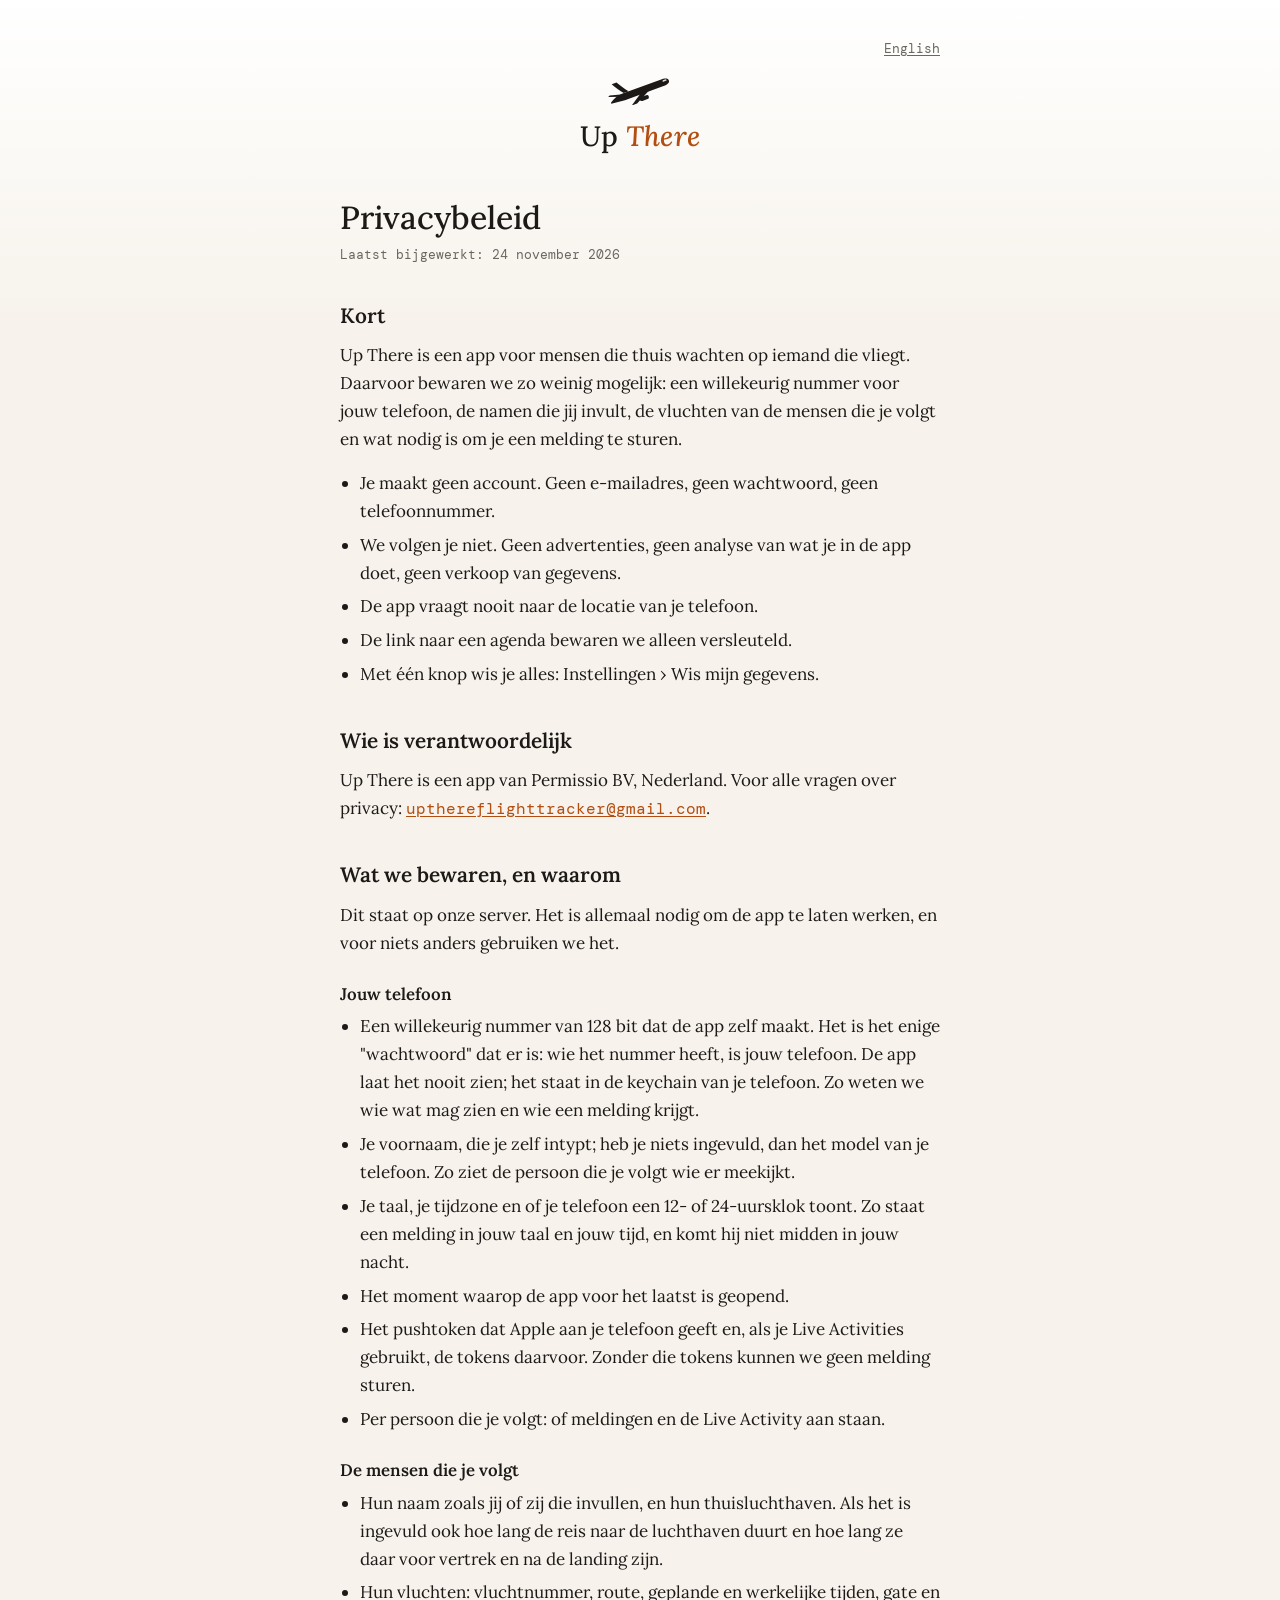
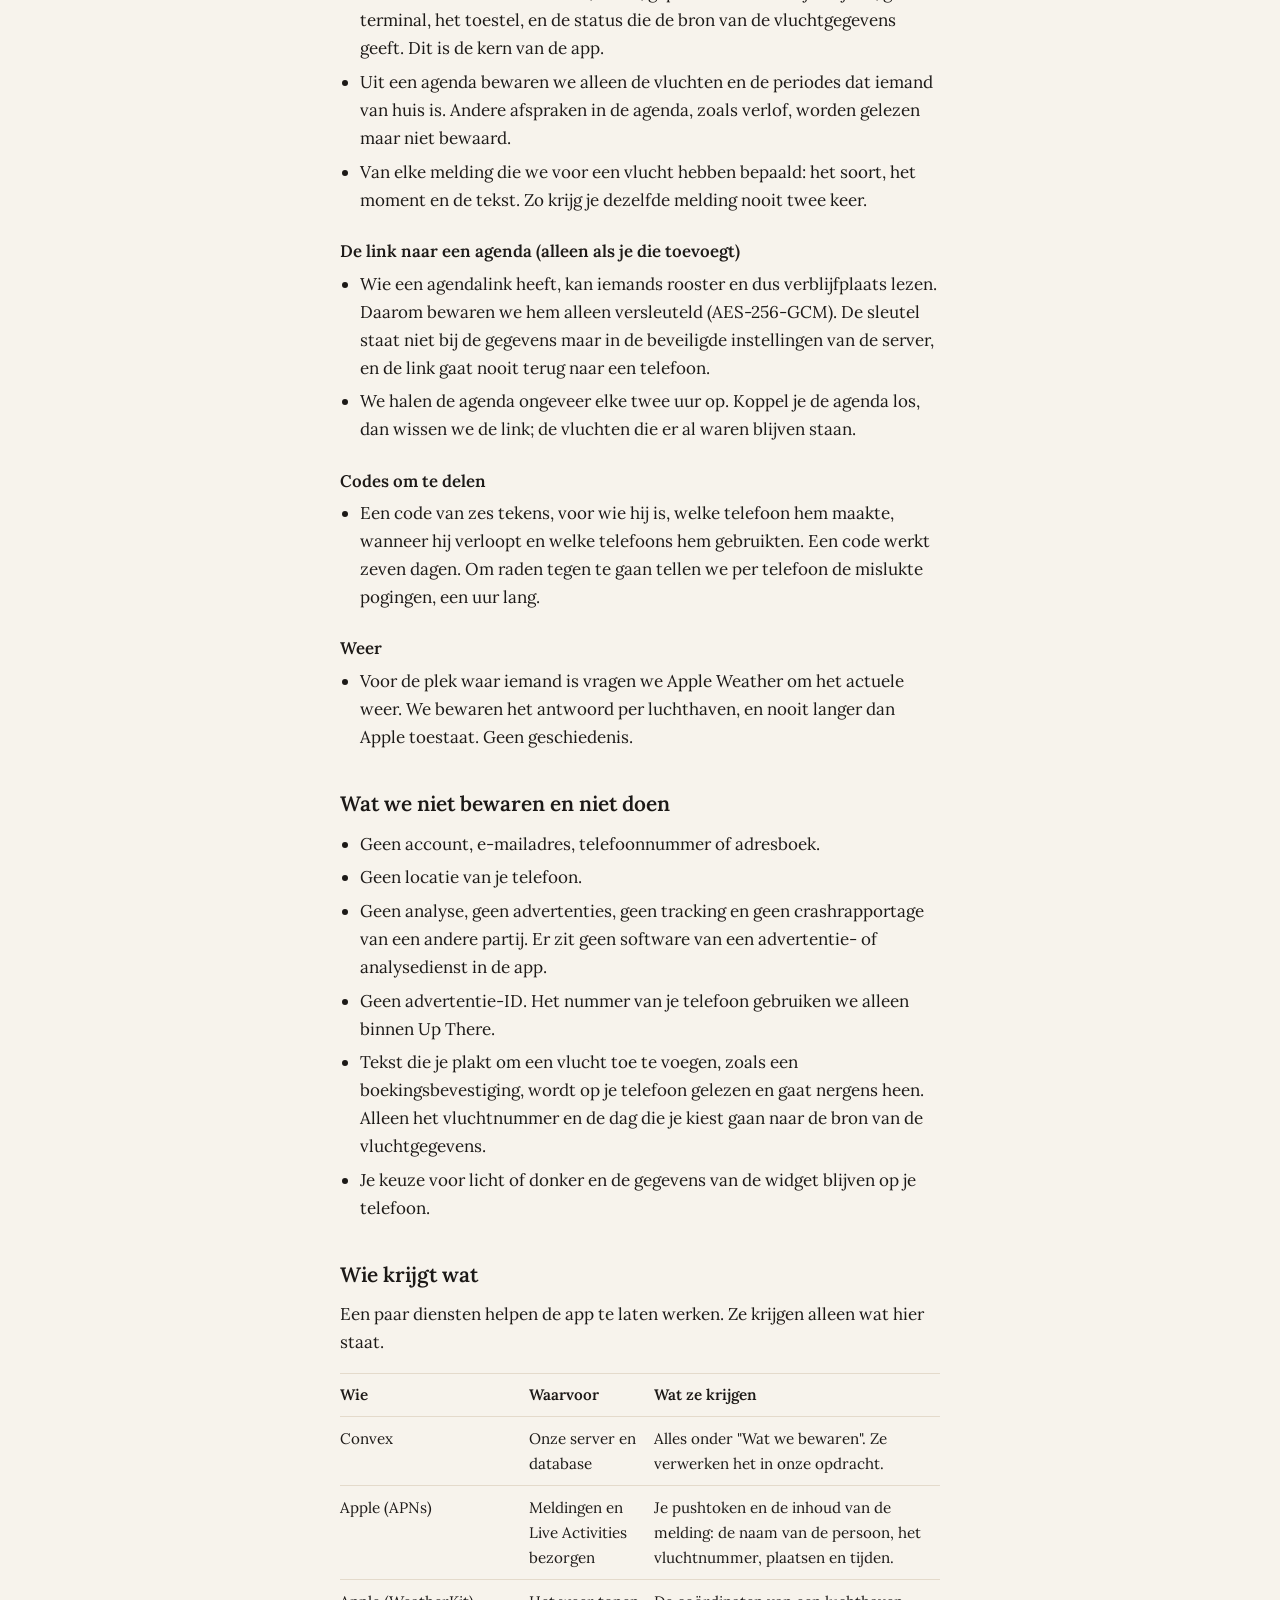
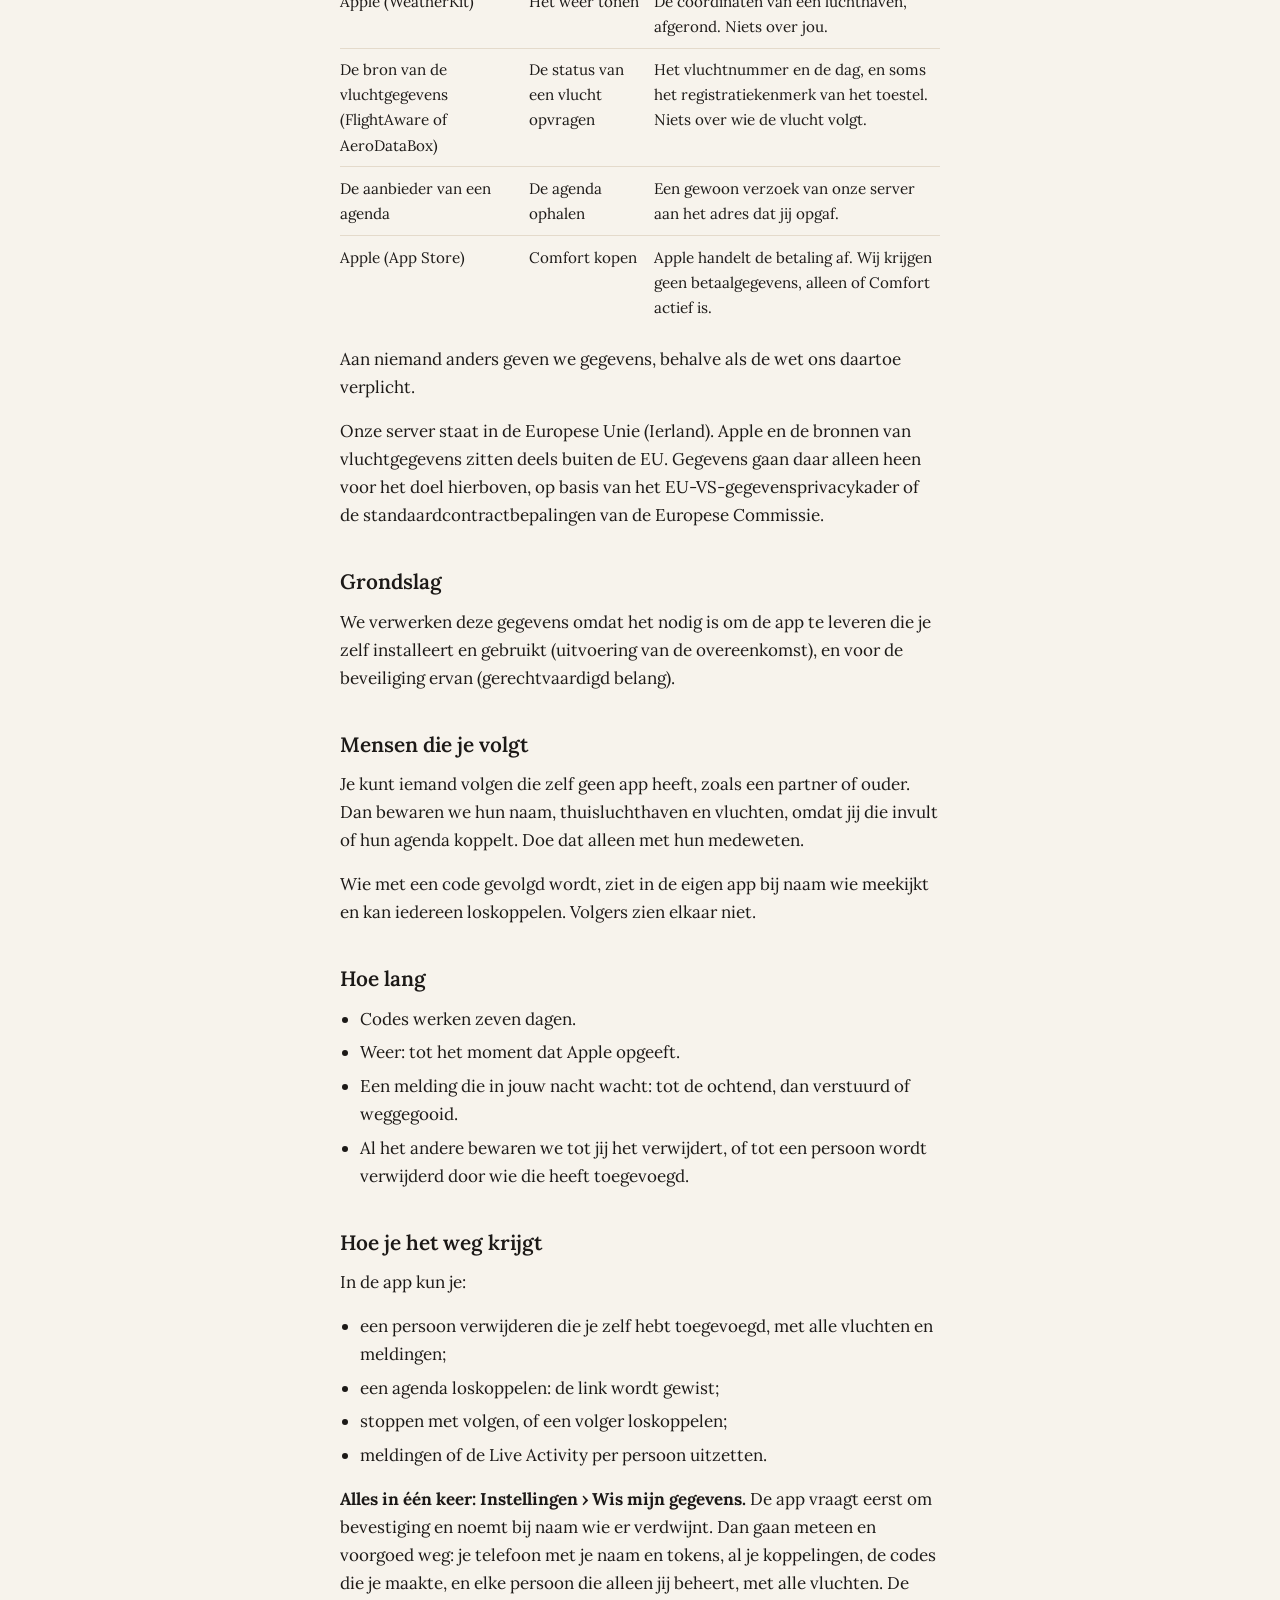
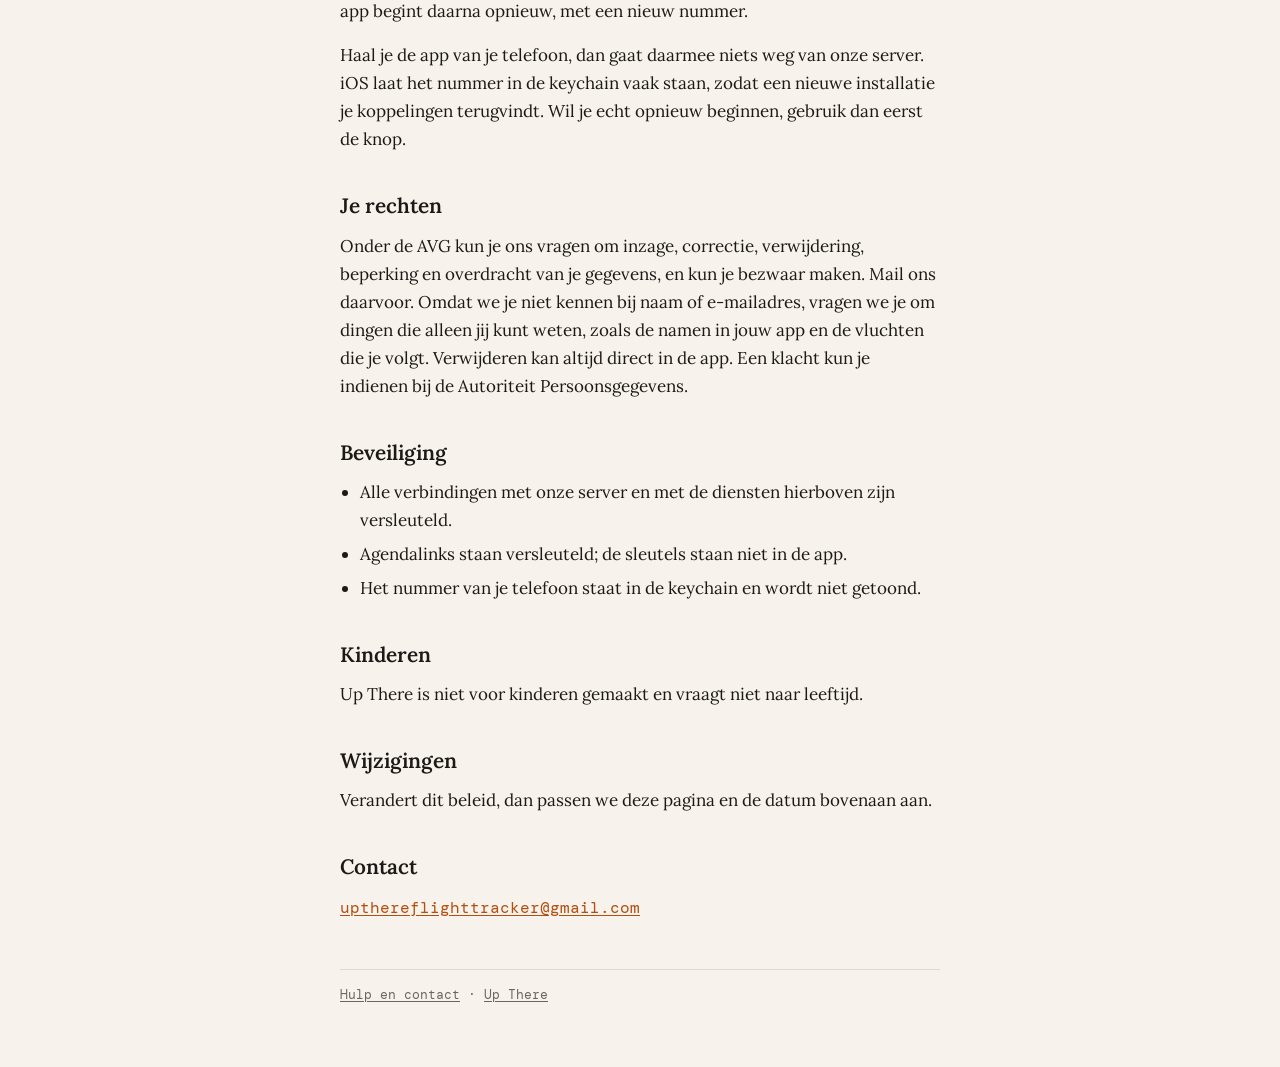
==== nl/privacy.html @ 1c063041 "Support- en privacypagina's" ====
<!doctype html>
<html lang="nl">
<head>
<meta charset="utf-8">
<meta name="viewport" content="width=device-width, initial-scale=1">
<title>Privacybeleid — Up There</title>
<link rel="icon" href="../favicon.png">
<link rel="stylesheet" href="../style.css">
</head>
<body>
<main>
  <nav class="lang"><a href="../en/privacy.html" hreflang="en">English</a></nav>
  <a class="brand" href="../">
    <img class="mark-dark" src="../plane-mark.svg" alt="">
    <img class="mark-light" src="../plane-mark-light.svg" alt="">
    <div class="wordmark">Up <em>There</em></div>
  </a>

  <h1>Privacybeleid</h1>
  <p class="meta">Laatst bijgewerkt: 24 november 2026</p>

  <h2>Kort</h2>
  <p>Up There is een app voor mensen die thuis wachten op iemand die vliegt. Daarvoor bewaren we zo weinig mogelijk: een willekeurig nummer voor jouw telefoon, de namen die jij invult, de vluchten van de mensen die je volgt en wat nodig is om je een melding te sturen.</p>
  <ul>
    <li>Je maakt geen account. Geen e-mailadres, geen wachtwoord, geen telefoonnummer.</li>
    <li>We volgen je niet. Geen advertenties, geen analyse van wat je in de app doet, geen verkoop van gegevens.</li>
    <li>De app vraagt nooit naar de locatie van je telefoon.</li>
    <li>De link naar een agenda bewaren we alleen versleuteld.</li>
    <li>Met één knop wis je alles: Instellingen › Wis mijn gegevens.</li>
  </ul>

  <h2>Wie is verantwoordelijk</h2>
  <p>Up There is een app van Permissio BV, Nederland. Voor alle vragen over privacy: <a class="mono" href="mailto:upthereflighttracker@gmail.com">upthereflighttracker@gmail.com</a>.</p>

  <h2>Wat we bewaren, en waarom</h2>
  <p>Dit staat op onze server. Het is allemaal nodig om de app te laten werken, en voor niets anders gebruiken we het.</p>

  <h3>Jouw telefoon</h3>
  <ul>
    <li>Een willekeurig nummer van 128 bit dat de app zelf maakt. Het is het enige "wachtwoord" dat er is: wie het nummer heeft, is jouw telefoon. De app laat het nooit zien; het staat in de keychain van je telefoon. Zo weten we wie wat mag zien en wie een melding krijgt.</li>
    <li>Je voornaam, die je zelf intypt; heb je niets ingevuld, dan het model van je telefoon. Zo ziet de persoon die je volgt wie er meekijkt.</li>
    <li>Je taal, je tijdzone en of je telefoon een 12- of 24-uursklok toont. Zo staat een melding in jouw taal en jouw tijd, en komt hij niet midden in jouw nacht.</li>
    <li>Het moment waarop de app voor het laatst is geopend.</li>
    <li>Het pushtoken dat Apple aan je telefoon geeft en, als je Live Activities gebruikt, de tokens daarvoor. Zonder die tokens kunnen we geen melding sturen.</li>
    <li>Per persoon die je volgt: of meldingen en de Live Activity aan staan.</li>
  </ul>

  <h3>De mensen die je volgt</h3>
  <ul>
    <li>Hun naam zoals jij of zij die invullen, en hun thuisluchthaven. Als het is ingevuld ook hoe lang de reis naar de luchthaven duurt en hoe lang ze daar voor vertrek en na de landing zijn.</li>
    <li>Hun vluchten: vluchtnummer, route, geplande en werkelijke tijden, gate en terminal, het toestel, en de status die de bron van de vluchtgegevens geeft. Dit is de kern van de app.</li>
    <li>Uit een agenda bewaren we alleen de vluchten en de periodes dat iemand van huis is. Andere afspraken in de agenda, zoals verlof, worden gelezen maar niet bewaard.</li>
    <li>Van elke melding die we voor een vlucht hebben bepaald: het soort, het moment en de tekst. Zo krijg je dezelfde melding nooit twee keer.</li>
  </ul>

  <h3>De link naar een agenda (alleen als je die toevoegt)</h3>
  <ul>
    <li>Wie een agendalink heeft, kan iemands rooster en dus verblijfplaats lezen. Daarom bewaren we hem alleen versleuteld (AES-256-GCM). De sleutel staat niet bij de gegevens maar in de beveiligde instellingen van de server, en de link gaat nooit terug naar een telefoon.</li>
    <li>We halen de agenda ongeveer elke twee uur op. Koppel je de agenda los, dan wissen we de link; de vluchten die er al waren blijven staan.</li>
  </ul>

  <h3>Codes om te delen</h3>
  <ul>
    <li>Een code van zes tekens, voor wie hij is, welke telefoon hem maakte, wanneer hij verloopt en welke telefoons hem gebruikten. Een code werkt zeven dagen. Om raden tegen te gaan tellen we per telefoon de mislukte pogingen, een uur lang.</li>
  </ul>

  <h3>Weer</h3>
  <ul>
    <li>Voor de plek waar iemand is vragen we Apple Weather om het actuele weer. We bewaren het antwoord per luchthaven, en nooit langer dan Apple toestaat. Geen geschiedenis.</li>
  </ul>

  <h2>Wat we niet bewaren en niet doen</h2>
  <ul>
    <li>Geen account, e-mailadres, telefoonnummer of adresboek.</li>
    <li>Geen locatie van je telefoon.</li>
    <li>Geen analyse, geen advertenties, geen tracking en geen crashrapportage van een andere partij. Er zit geen software van een advertentie- of analysedienst in de app.</li>
    <li>Geen advertentie-ID. Het nummer van je telefoon gebruiken we alleen binnen Up There.</li>
    <li>Tekst die je plakt om een vlucht toe te voegen, zoals een boekingsbevestiging, wordt op je telefoon gelezen en gaat nergens heen. Alleen het vluchtnummer en de dag die je kiest gaan naar de bron van de vluchtgegevens.</li>
    <li>Je keuze voor licht of donker en de gegevens van de widget blijven op je telefoon.</li>
  </ul>

  <h2>Wie krijgt wat</h2>
  <p>Een paar diensten helpen de app te laten werken. Ze krijgen alleen wat hier staat.</p>
  <table>
    <tr><th>Wie</th><th>Waarvoor</th><th>Wat ze krijgen</th></tr>
    <tr><td>Convex</td><td>Onze server en database</td><td>Alles onder "Wat we bewaren". Ze verwerken het in onze opdracht.</td></tr>
    <tr><td>Apple (APNs)</td><td>Meldingen en Live Activities bezorgen</td><td>Je pushtoken en de inhoud van de melding: de naam van de persoon, het vluchtnummer, plaatsen en tijden.</td></tr>
    <tr><td>Apple (WeatherKit)</td><td>Het weer tonen</td><td>De coördinaten van een luchthaven, afgerond. Niets over jou.</td></tr>
    <tr><td>De bron van de vluchtgegevens (FlightAware of AeroDataBox)</td><td>De status van een vlucht opvragen</td><td>Het vluchtnummer en de dag, en soms het registratiekenmerk van het toestel. Niets over wie de vlucht volgt.</td></tr>
    <tr><td>De aanbieder van een agenda</td><td>De agenda ophalen</td><td>Een gewoon verzoek van onze server aan het adres dat jij opgaf.</td></tr>
    <tr><td>Apple (App Store)</td><td>Comfort kopen</td><td>Apple handelt de betaling af. Wij krijgen geen betaalgegevens, alleen of Comfort actief is.</td></tr>
  </table>
  <p>Aan niemand anders geven we gegevens, behalve als de wet ons daartoe verplicht.</p>
  <p>Onze server staat in de Europese Unie (Ierland). Apple en de bronnen van vluchtgegevens zitten deels buiten de EU. Gegevens gaan daar alleen heen voor het doel hierboven, op basis van het EU-VS-gegevensprivacykader of de standaardcontractbepalingen van de Europese Commissie.</p>

  <h2>Grondslag</h2>
  <p>We verwerken deze gegevens omdat het nodig is om de app te leveren die je zelf installeert en gebruikt (uitvoering van de overeenkomst), en voor de beveiliging ervan (gerechtvaardigd belang).</p>

  <h2>Mensen die je volgt</h2>
  <p>Je kunt iemand volgen die zelf geen app heeft, zoals een partner of ouder. Dan bewaren we hun naam, thuisluchthaven en vluchten, omdat jij die invult of hun agenda koppelt. Doe dat alleen met hun medeweten.</p>
  <p>Wie met een code gevolgd wordt, ziet in de eigen app bij naam wie meekijkt en kan iedereen loskoppelen. Volgers zien elkaar niet.</p>

  <h2>Hoe lang</h2>
  <ul>
    <li>Codes werken zeven dagen.</li>
    <li>Weer: tot het moment dat Apple opgeeft.</li>
    <li>Een melding die in jouw nacht wacht: tot de ochtend, dan verstuurd of weggegooid.</li>
    <li>Al het andere bewaren we tot jij het verwijdert, of tot een persoon wordt verwijderd door wie die heeft toegevoegd.</li>
  </ul>

  <h2>Hoe je het weg krijgt</h2>
  <p>In de app kun je:</p>
  <ul>
    <li>een persoon verwijderen die je zelf hebt toegevoegd, met alle vluchten en meldingen;</li>
    <li>een agenda loskoppelen: de link wordt gewist;</li>
    <li>stoppen met volgen, of een volger loskoppelen;</li>
    <li>meldingen of de Live Activity per persoon uitzetten.</li>
  </ul>
  <p><strong>Alles in één keer: Instellingen › Wis mijn gegevens.</strong> De app vraagt eerst om bevestiging en noemt bij naam wie er verdwijnt. Dan gaan meteen en voorgoed weg: je telefoon met je naam en tokens, al je koppelingen, de codes die je maakte, en elke persoon die alleen jij beheert, met alle vluchten. De app begint daarna opnieuw, met een nieuw nummer.</p>
  <p>Haal je de app van je telefoon, dan gaat daarmee niets weg van onze server. iOS laat het nummer in de keychain vaak staan, zodat een nieuwe installatie je koppelingen terugvindt. Wil je echt opnieuw beginnen, gebruik dan eerst de knop.</p>

  <h2>Je rechten</h2>
  <p>Onder de AVG kun je ons vragen om inzage, correctie, verwijdering, beperking en overdracht van je gegevens, en kun je bezwaar maken. Mail ons daarvoor. Omdat we je niet kennen bij naam of e-mailadres, vragen we je om dingen die alleen jij kunt weten, zoals de namen in jouw app en de vluchten die je volgt. Verwijderen kan altijd direct in de app. Een klacht kun je indienen bij de Autoriteit Persoonsgegevens.</p>

  <h2>Beveiliging</h2>
  <ul>
    <li>Alle verbindingen met onze server en met de diensten hierboven zijn versleuteld.</li>
    <li>Agendalinks staan versleuteld; de sleutels staan niet in de app.</li>
    <li>Het nummer van je telefoon staat in de keychain en wordt niet getoond.</li>
  </ul>

  <h2>Kinderen</h2>
  <p>Up There is niet voor kinderen gemaakt en vraagt niet naar leeftijd.</p>

  <h2>Wijzigingen</h2>
  <p>Verandert dit beleid, dan passen we deze pagina en de datum bovenaan aan.</p>

  <h2>Contact</h2>
  <p><a class="mono" href="mailto:upthereflighttracker@gmail.com">upthereflighttracker@gmail.com</a></p>

  <footer><a href="support.html">Hulp en contact</a> · <a href="../">Up There</a></footer>
</main>
</body>
</html>
---- style.css ----
/* Up There — support and privacy pages. Palette and type from CLAUDE.md, "Design system". */
@font-face { font-family: 'Lora'; src: url('fonts/Lora-Variable.ttf') format('truetype'); font-weight: 400 700; font-style: normal; font-display: swap; }
@font-face { font-family: 'Lora'; src: url('fonts/Lora-Italic-Variable.ttf') format('truetype'); font-weight: 400 700; font-style: italic; font-display: swap; }
@font-face { font-family: 'DM Mono'; src: url('fonts/DMMono-Regular.ttf') format('truetype'); font-weight: 400; font-display: swap; }

:root {
  --bg: #0B1120; --card: #111827; --border: #1E3A5F; --dusk: #2D5F8A;
  --accent: #FF8F3F; --text: #F0F4F8; --muted: #7B828E; --sky-top: #0F1E35;
  color-scheme: dark;
}
@media (prefers-color-scheme: light) {
  :root {
    --bg: #F7F3EC; --card: #FFFDF9; --border: #E4DACB; --dusk: #2D5F8A;
    --accent: #B34D10; --text: #1C1917; --muted: #6B6660; --sky-top: #FFFFFF;
    color-scheme: light;
  }
  .brand img.mark-dark { display: none; }
}
@media (prefers-color-scheme: dark) { .brand img.mark-light { display: none; } }

* { box-sizing: border-box; }
html { -webkit-text-size-adjust: 100%; }
body {
  margin: 0; min-height: 100vh;
  background: linear-gradient(to bottom, var(--sky-top), var(--bg) 320px) var(--bg);
  color: var(--text);
  font: 400 1.0625rem/1.65 'Lora', Georgia, serif;
}
main { max-width: 40rem; margin: 0 auto; padding: 2.5rem 1.25rem 4rem; }

.brand { display: block; text-align: center; text-decoration: none; color: inherit; margin-bottom: 2.5rem; }
.brand img { width: 64px; height: 32px; display: block; margin: 0 auto 0.5rem; }
.wordmark { font-size: 1.75rem; font-weight: 500; letter-spacing: 0.01em; }
.wordmark em { color: var(--accent); }
.tagline { font-style: italic; color: var(--muted); margin: 0.25rem 0 0; }

nav.lang { font: 0.8125rem 'DM Mono', ui-monospace, monospace; text-align: right; margin-bottom: 1rem; color: var(--muted); }
nav.lang a { color: var(--muted); }

h1 { font-size: 2rem; font-weight: 500; line-height: 1.2; margin: 0 0 0.5rem; }
h2 { font-size: 1.3rem; font-weight: 600; margin: 2.25rem 0 0.5rem; }
h3 { font-size: 1.05rem; font-weight: 600; margin: 1.5rem 0 0.25rem; }
p, ul { margin: 0 0 1rem; }
ul { padding-left: 1.25rem; }
li { margin-bottom: 0.35rem; }
a { color: var(--accent); text-underline-offset: 2px; }
.mono, code { font-family: 'DM Mono', ui-monospace, monospace; font-size: 0.92em; }
.meta { font: 0.8125rem 'DM Mono', ui-monospace, monospace; color: var(--muted); margin-bottom: 2rem; }

.card { background: var(--card); border: 1px solid var(--border); border-radius: 14px; padding: 1.25rem 1.25rem 0.5rem; margin: 1.5rem 0; }
.links { list-style: none; padding: 0; }
.links li { margin: 0; border-top: 1px solid var(--border); }
.links li:first-child { border-top: 0; }
.links a { display: block; padding: 0.9rem 0; text-decoration: none; color: var(--text); }
.links a span { color: var(--muted); font-style: italic; display: block; font-size: 0.95rem; }

table { width: 100%; border-collapse: collapse; margin: 0 0 1rem; font-size: 0.95rem; }
th, td { text-align: left; vertical-align: top; padding: 0.55rem 0.5rem 0.55rem 0; border-top: 1px solid var(--border); }
th { font-weight: 600; }

/* Anything that must be filled in before publishing. scripts/check-site.sh refuses while one is left. */
mark.todo { background: #FCD34D; color: #1C1917; padding: 0 0.2em; border-radius: 3px; }

footer { margin-top: 3rem; padding-top: 1rem; border-top: 1px solid var(--border); font: 0.8125rem 'DM Mono', ui-monospace, monospace; color: var(--muted); }
footer a { color: var(--muted); }
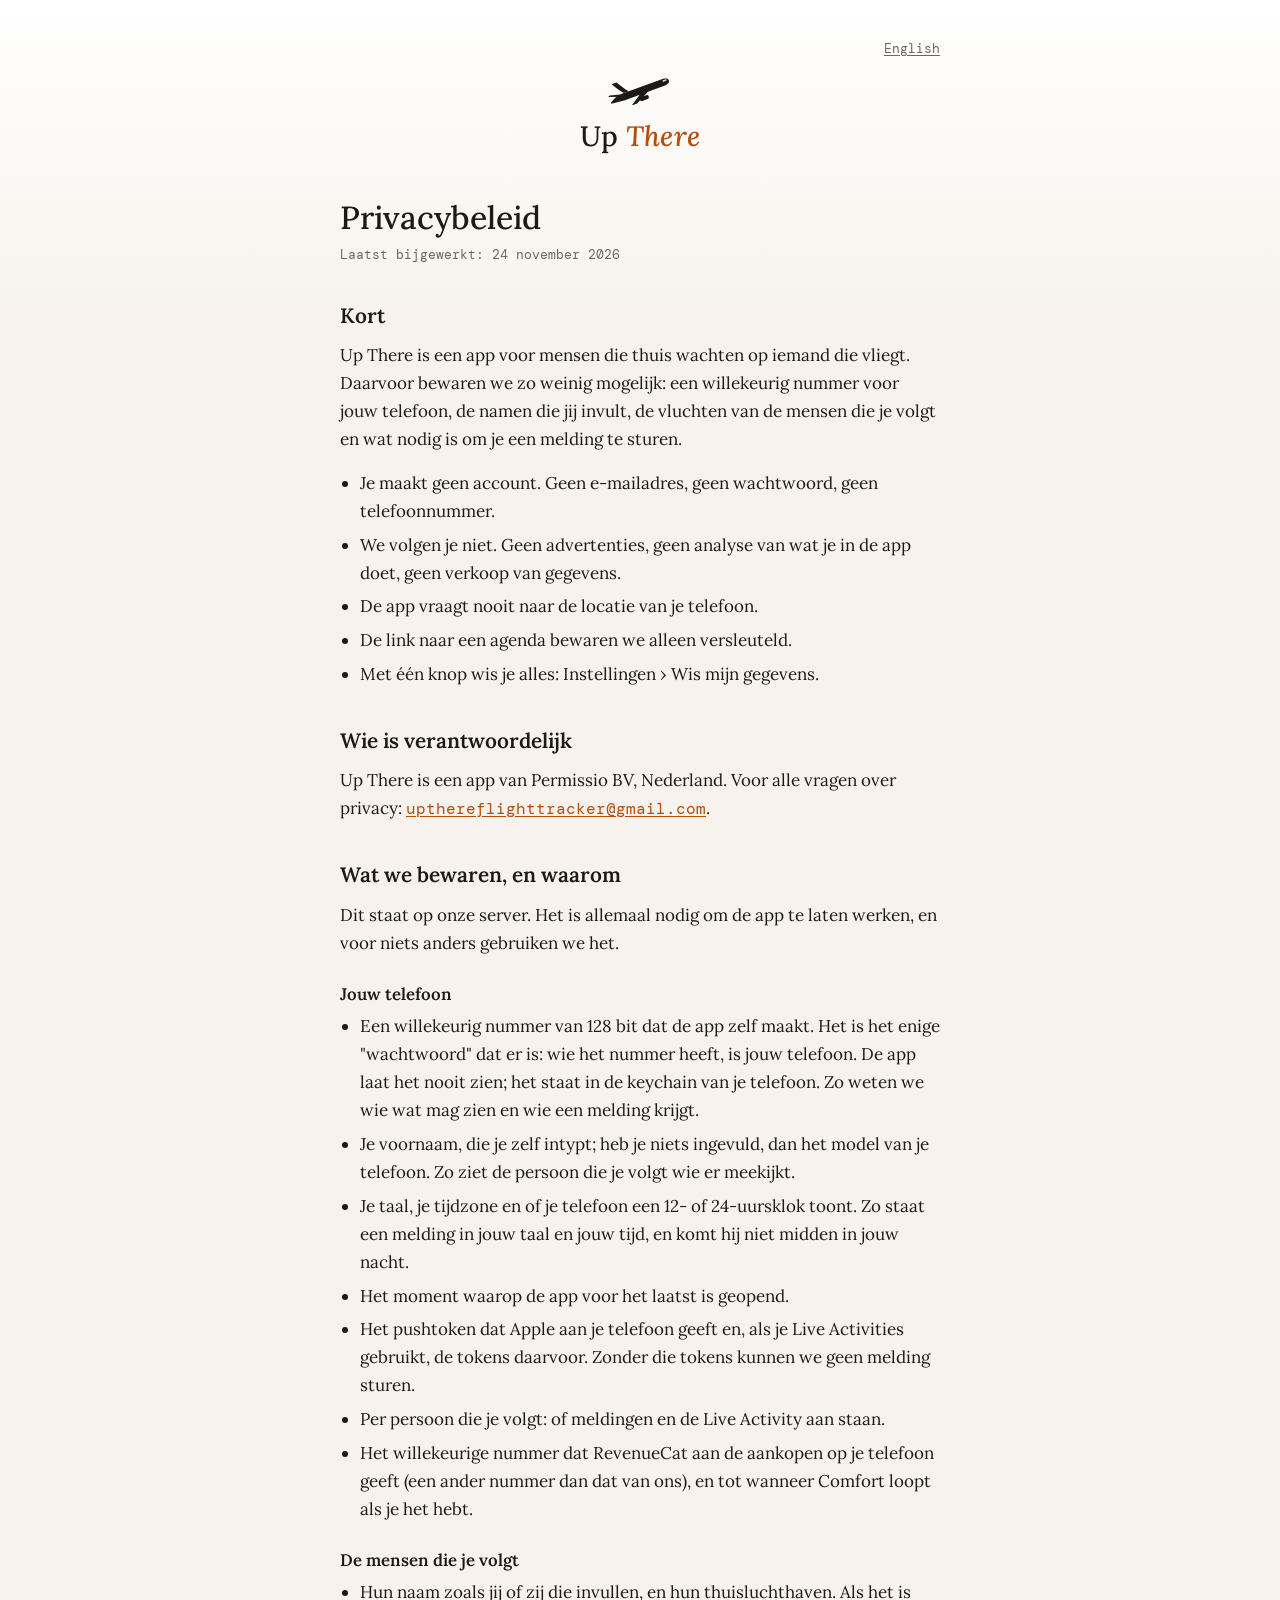
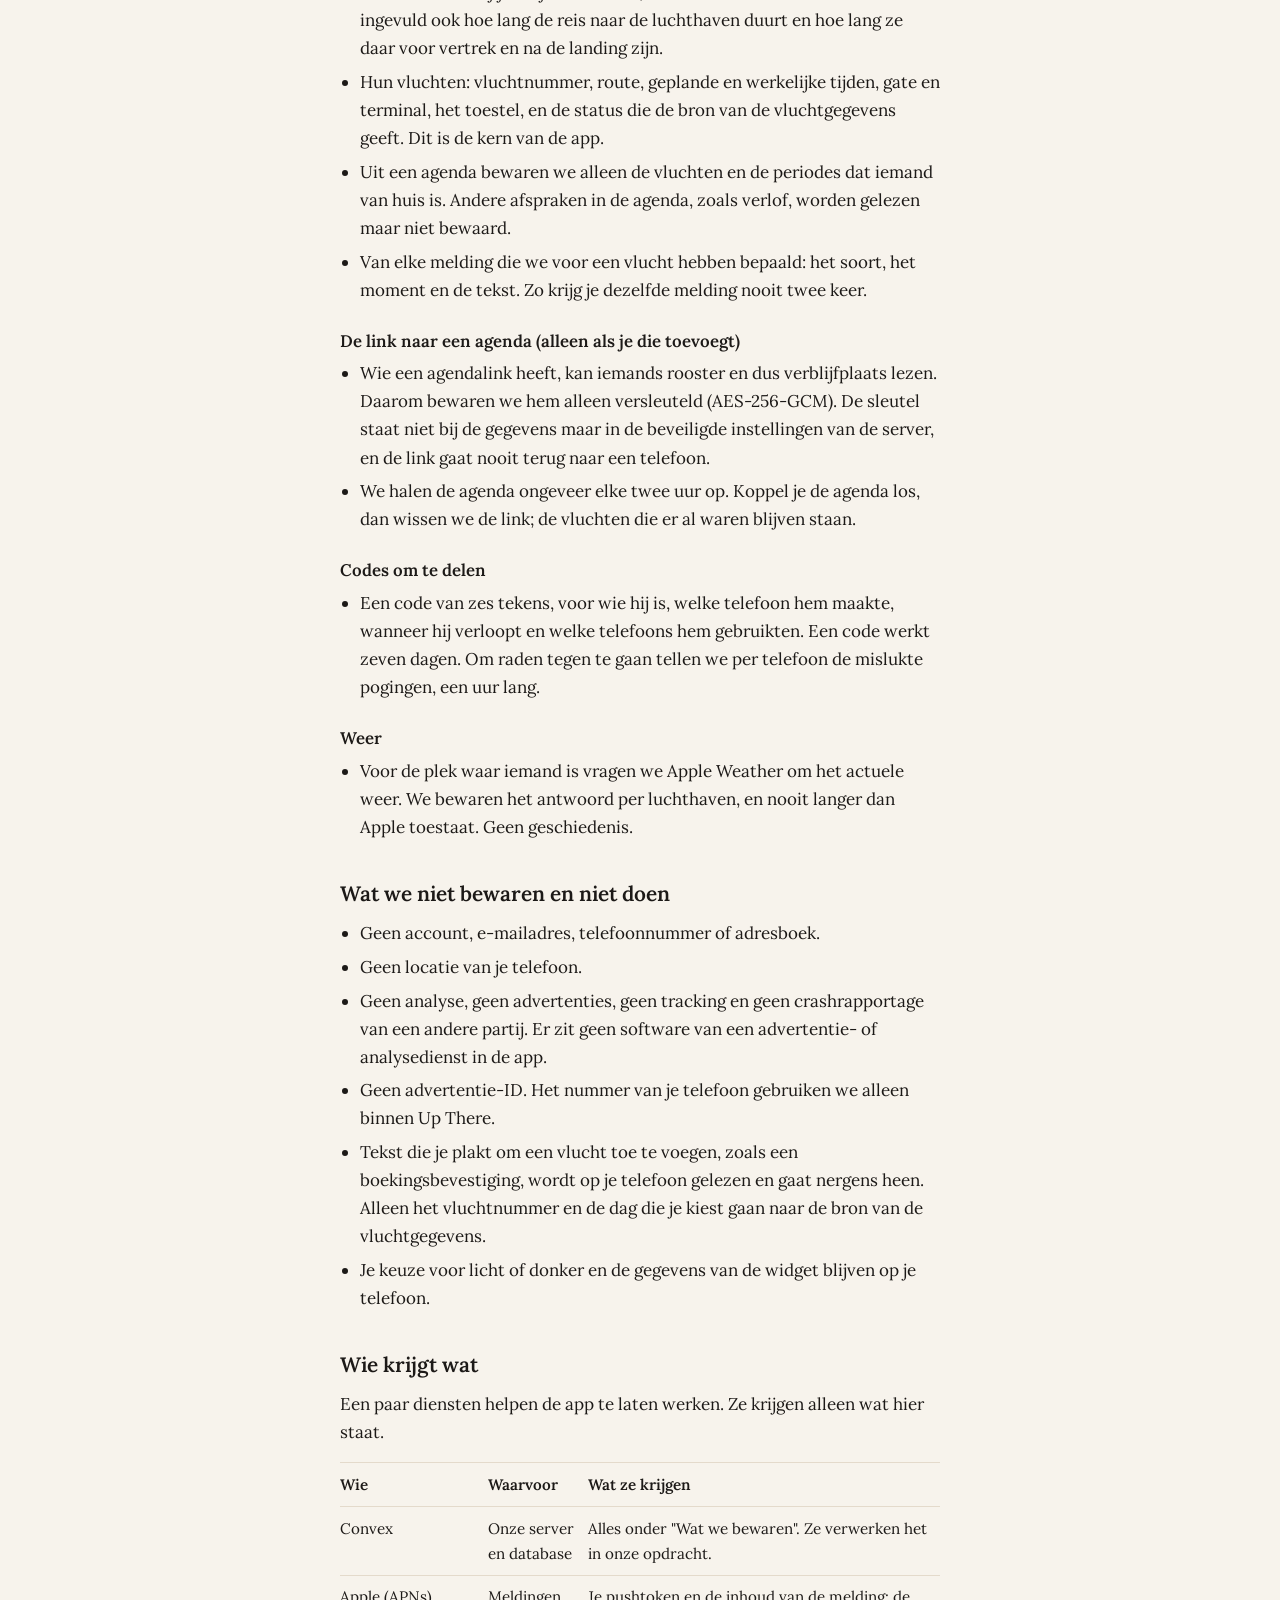
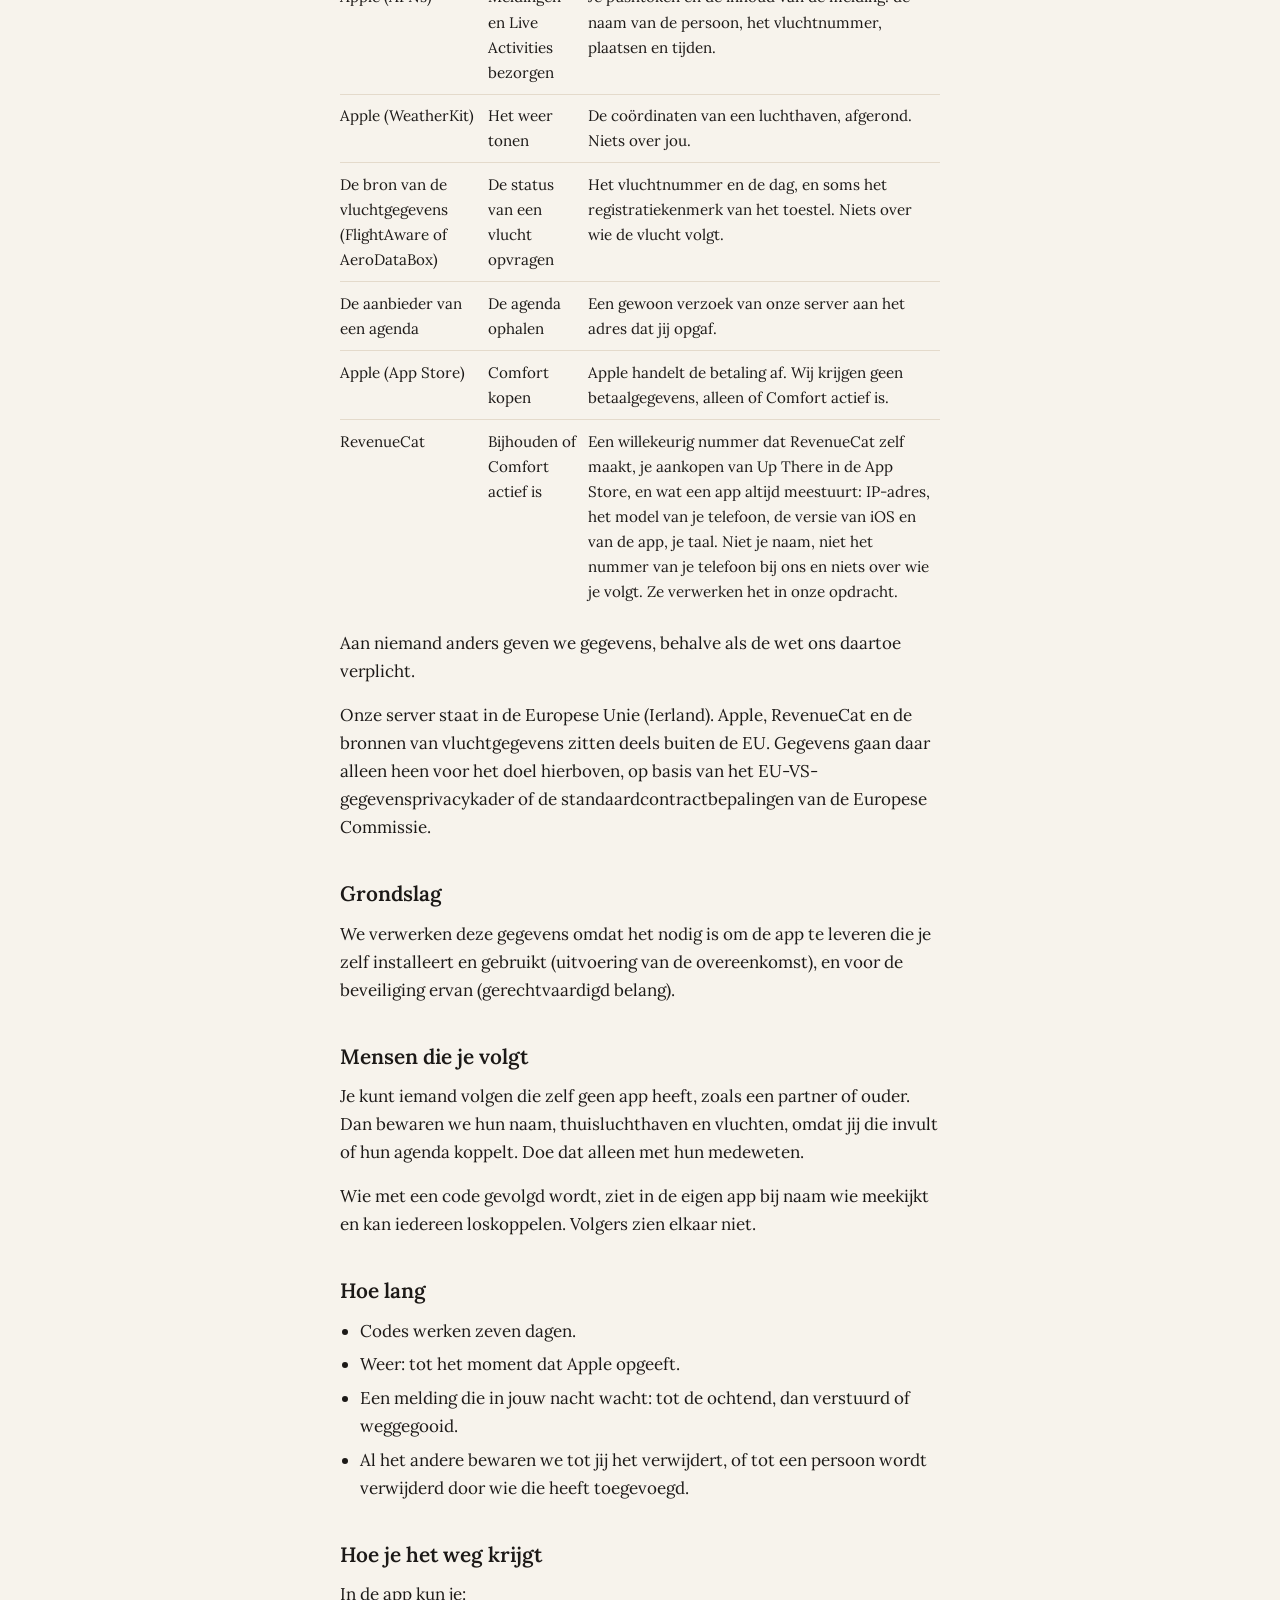
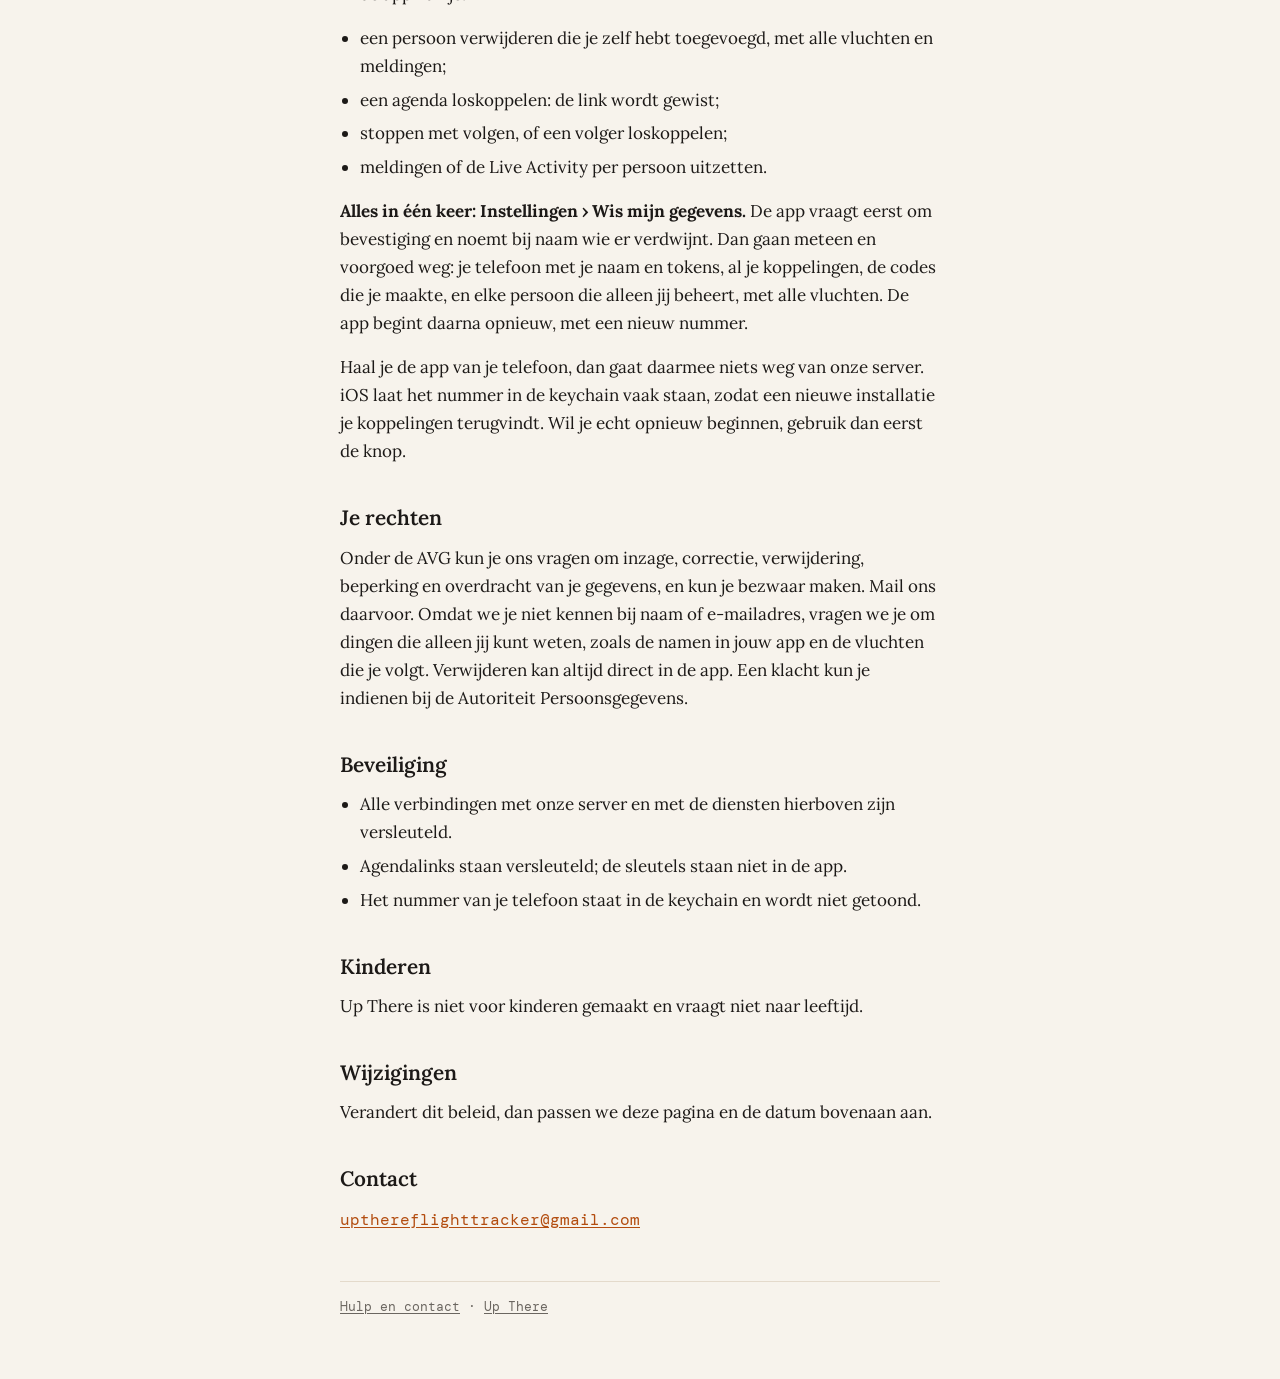
==== commit 710758cd: "Privacy policy: RevenueCat for Comfort Co-Authored-By: Claude Opus 5.5 <noreply@anthropic.com>" ====
--- a/nl/privacy.html
+++ b/nl/privacy.html
@@ -43,6 +43,7 @@
     <li>Het moment waarop de app voor het laatst is geopend.</li>
     <li>Het pushtoken dat Apple aan je telefoon geeft en, als je Live Activities gebruikt, de tokens daarvoor. Zonder die tokens kunnen we geen melding sturen.</li>
     <li>Per persoon die je volgt: of meldingen en de Live Activity aan staan.</li>
+    <li>Het willekeurige nummer dat RevenueCat aan de aankopen op je telefoon geeft (een ander nummer dan dat van ons), en tot wanneer Comfort loopt als je het hebt.</li>
   </ul>
 
   <h3>De mensen die je volgt</h3>
@@ -89,9 +90,10 @@
     <tr><td>De bron van de vluchtgegevens (FlightAware of AeroDataBox)</td><td>De status van een vlucht opvragen</td><td>Het vluchtnummer en de dag, en soms het registratiekenmerk van het toestel. Niets over wie de vlucht volgt.</td></tr>
     <tr><td>De aanbieder van een agenda</td><td>De agenda ophalen</td><td>Een gewoon verzoek van onze server aan het adres dat jij opgaf.</td></tr>
     <tr><td>Apple (App Store)</td><td>Comfort kopen</td><td>Apple handelt de betaling af. Wij krijgen geen betaalgegevens, alleen of Comfort actief is.</td></tr>
+    <tr><td>RevenueCat</td><td>Bijhouden of Comfort actief is</td><td>Een willekeurig nummer dat RevenueCat zelf maakt, je aankopen van Up There in de App Store, en wat een app altijd meestuurt: IP-adres, het model van je telefoon, de versie van iOS en van de app, je taal. Niet je naam, niet het nummer van je telefoon bij ons en niets over wie je volgt. Ze verwerken het in onze opdracht.</td></tr>
   </table>
   <p>Aan niemand anders geven we gegevens, behalve als de wet ons daartoe verplicht.</p>
-  <p>Onze server staat in de Europese Unie (Ierland). Apple en de bronnen van vluchtgegevens zitten deels buiten de EU. Gegevens gaan daar alleen heen voor het doel hierboven, op basis van het EU-VS-gegevensprivacykader of de standaardcontractbepalingen van de Europese Commissie.</p>
+  <p>Onze server staat in de Europese Unie (Ierland). Apple, RevenueCat en de bronnen van vluchtgegevens zitten deels buiten de EU. Gegevens gaan daar alleen heen voor het doel hierboven, op basis van het EU-VS-gegevensprivacykader of de standaardcontractbepalingen van de Europese Commissie.</p>
 
   <h2>Grondslag</h2>
   <p>We verwerken deze gegevens omdat het nodig is om de app te leveren die je zelf installeert en gebruikt (uitvoering van de overeenkomst), en voor de beveiliging ervan (gerechtvaardigd belang).</p>
